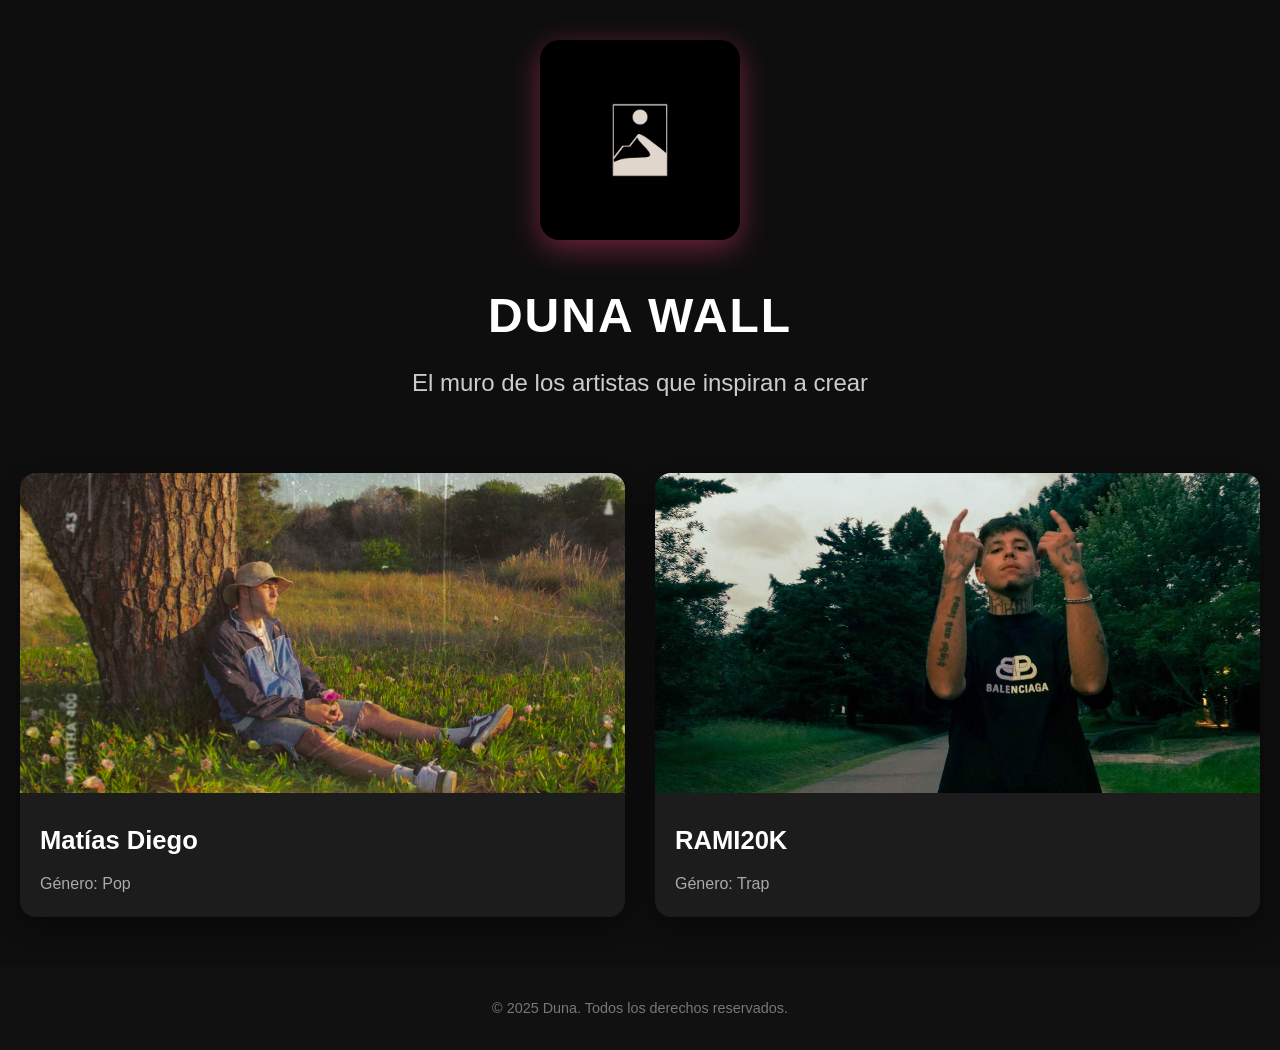
==== index.html @ 90d9c6c4 "First commit del sitio" ====
<!DOCTYPE html>
<html lang="es">
<head>
  <meta charset="UTF-8" />
  <meta name="viewport" content="width=device-width, initial-scale=1.0"/>
  <title>Duna Wall</title>
  <link rel="stylesheet" href="estilos.css" />
</head>
<body>





  <header class="header">
    <img src="/imgs/fondo negro Duna (Sin nombre).png" alt="Logo Duna" class="logo" />
    <h1 class="titulo-principal">Duna Wall</h1>
    <h2 class="frase">El muro de los artistas que inspiran a crear</h2>
  </header>

 


  <main class="muro">
    <section class="artistas-grid">
      <!-- Artista 1 -->
      <a href="artistas/artista1.html" class="artista-card">
        <img src="imgs/PortadaSueños.png" alt="Matías Diego" class="artista-img matias">
        <div class="info">
          <h2>Matías Diego</h2>
          <p>Género: Pop</p>
        </div>
      </a>

      <!-- Artista 2 -->
      <a href="artistas/artista2.html" class="artista-card">
        <img src="imgs/rami.jpg" alt="Nombre Artista 2" />
        <div class="info">
          <h2>RAMI20K</h2>
          <p>Género: Trap</p>
        </div>
      </a>
    </section>
  </main>

  <footer class="footer">
    <p>&copy; 2025 Duna. Todos los derechos reservados.</p>
  </footer>


</body>
</html>
---- estilos.css ----
/* Reset básico */
* {
  margin: 0;
  padding: 0;
  box-sizing: border-box;
}

body {
  background-color: #0e0e0e;
  color: #f2f2f2;
  font-family: 'Segoe UI', Tahoma, Geneva, Verdana, sans-serif;
  line-height: 1.6;
}

/* HEADER */
.header {
  text-align: center;
  padding: 40px 20px 20px;
}

.logo {
  max-width: 200px;
  height: auto;
  margin-bottom: 30px;
  border-radius: 20px;
  box-shadow: 0 8px 30px rgba(255, 64, 129, 0.4);
  animation: aparecerLogo 1.5s ease forwards;
  opacity: 0;
  transform: translateY(-20px);
}

@keyframes aparecerLogo {
  to {
    opacity: 1;
    transform: translateY(0);
  }
}

.titulo-principal {
  font-size: 3rem;
  font-weight: 700;
  color: #ffffff;
  margin-bottom: 10px;
  text-transform: uppercase;
  letter-spacing: 2px;
}

.frase {
  font-size: 1.5rem;
  font-weight: 300;
  color: #ccc;
}






/* MURO DE ARTISTAS */
.muro {
  padding: 50px 20px;
}

.artistas-grid {
  display: grid;
  grid-template-columns: repeat(auto-fit, minmax(300px, 1fr));
  gap: 30px;
  max-width: 1400px;
  margin: 0 auto;
}

.artista-card {
  background-color: #1c1c1c;
  border-radius: 16px;
  overflow: hidden;
  text-decoration: none;
  color: #fff;
  box-shadow: 0 10px 25px rgba(0, 0, 0, 0.4);
  transition: transform 0.3s ease, box-shadow 0.3s ease;
}

.artista-card:hover {
  transform: scale(1.06);
  box-shadow: 0 14px 35px rgba(255, 0, 102, 0.5);
}

.artista-card img {
  width: 100%;
  height: 320px;
  object-fit: cover;
  object-position: center;
}

/* Para casos especiales como Matías Diego */
.artista-img.matias {
  object-position: center 80%;
}

.fondo-artista.artista1 {
  background-position: 65% 70%; /* Más a la derecha y un poco más abajo */
}

.fondo-artista.artista2 {
  background-position: 65% 40%; /* Más a la derecha y un poco más abajo */
}



.artista-card .info {
  padding: 20px;
}

.artista-card h2 {
  font-size: 1.6rem;
  margin-bottom: 10px;
}

.artista-card p {
  font-size: 1rem;
  color: #aaa;
}

/* FOOTER */
.footer {
  text-align: center;
  padding: 30px 20px;
  background-color: #111;
  font-size: 0.9rem;
  color: #777;
}

/* PÁGINA DE ARTISTA */

/* Fondo con foto y overlay */
.fondo-artista {
  position: relative;
  width: 100%;
  height: 60vh;
  background-position: center;
  background-repeat: no-repeat;
  background-size: cover;
  display: flex;
  align-items: center;
  justify-content: center;
  color: white;
}

.fondo-artista::before {
  content: '';
  position: absolute;
  top: 0; left: 0; right: 0; bottom: 0;
  background-color: rgba(0,0,0,0.6);
  z-index: 1;
}

.nombre-artista {
  position: relative;
  z-index: 2;
  font-size: 3rem;
  text-transform: uppercase;
  letter-spacing: 3px;
  font-weight: 700;
  text-shadow: 2px 2px 8px rgba(0,0,0,0.8);
}

/* Contenedor principal */
.contenido-artista {
  max-width: 900px;
  margin: 40px auto 80px;
  padding: 0 20px;
  color: #ddd;
}

.contenido-artista section {
  margin-bottom: 40px;
}

.contenido-artista h2 {
  color: #ff4081;
  font-weight: 600;
  margin-bottom: 12px;
  font-size: 1.8rem;
  border-bottom: 2px solid #ff4081;
  display: inline-block;
  padding-bottom: 4px;
}

.contenido-artista p {
  font-size: 1.1rem;
  line-height: 1.6;
}

/* Enlaces sociales */
.redes-sociales {
  display: flex;
  gap: 20px;
  margin-top: 10px;
}

.redes-sociales a {
  color: #ff4081;
  font-size: 2rem;
  text-decoration: none;
  transition: color 0.3s ease;
}

.redes-sociales a:hover {
  color: #e0407f;
}

/* Botón volver */
.volver {
  display: inline-block;
  margin-top: 30px;
  padding: 10px 18px;
  background-color: #ff4081;
  color: white;
  font-weight: bold;
  text-decoration: none;
  border-radius: 8px;
  transition: background-color 0.3s ease;
}

.volver:hover {
  background-color: #e0407f;
}

/* Responsive */
@media (max-width: 600px) {
  .nombre-artista {
    font-size: 2rem;
  }

  .contenido-artista {
    margin: 30px 15px 50px;
  }
}


.redes-sociales {
  display: flex;
  gap: 20px;
  margin-top: 10px;
}

.redes-sociales a {
  padding: 12px 28px;
  border-radius: 30px;
  font-weight: 600;
  text-decoration: none;
  color: white !important;       /* Forzar color blanco */
  font-size: 1.1rem;
  transition: background 0.3s ease, box-shadow 0.3s ease;
  display: inline-flex;
  align-items: center;
  justify-content: center;
  text-shadow: 0 0 3px rgba(0,0,0,0.7); /* Sombra para destacar texto */
}

/* Botón Instagram */
.btn-instagram {
  background: linear-gradient(45deg, #f09433 0%, #e6683c 25%, #dc2743 50%, #cc2366 75%, #bc1888 100%);
  box-shadow: 0 4px 12px rgba(220, 39, 67, 0.6);
}

.btn-instagram:hover {
  background: linear-gradient(45deg, #e6683c 0%, #dc2743 25%, #cc2366 50%, #bc1888 75%, #9d1489 100%);
  box-shadow: 0 6px 18px rgba(156, 20, 137, 0.8);
  color: white !important; /* Forzar blanco en hover */
}

/* Botón Spotify */
.btn-spotify {
  background: #1DB954;
  box-shadow: 0 4px 12px rgba(29, 185, 84, 0.6);
}

.btn-spotify:hover {
  background: #169f45;
  box-shadow: 0 6px 18px rgba(22, 159, 69, 0.8);
  color: white !important; /* Forzar blanco en hover */
}


.redes-sociales a i {
  color: white;
  font-size: 1.4rem;
  vertical-align: middle;
  margin-right: 8px;
  text-shadow: 0 0 3px rgba(0,0,0,0.7);
}
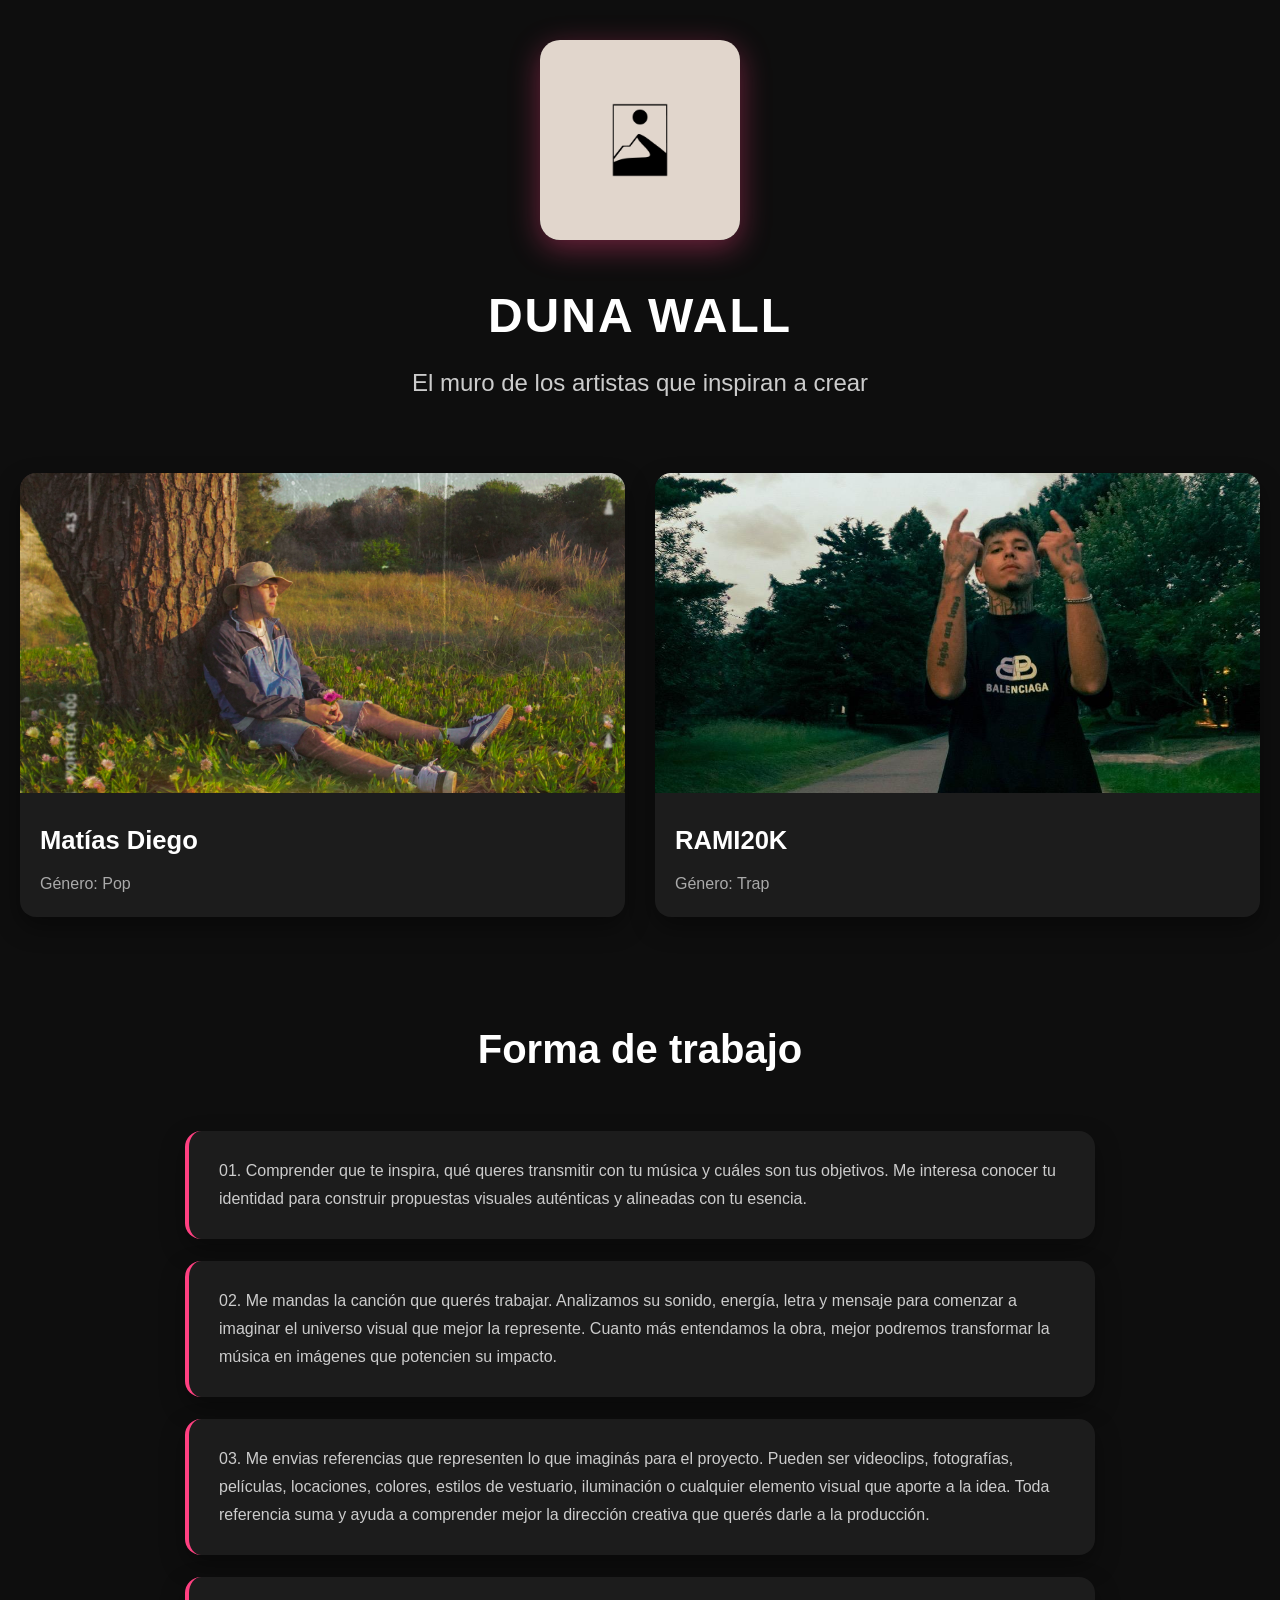
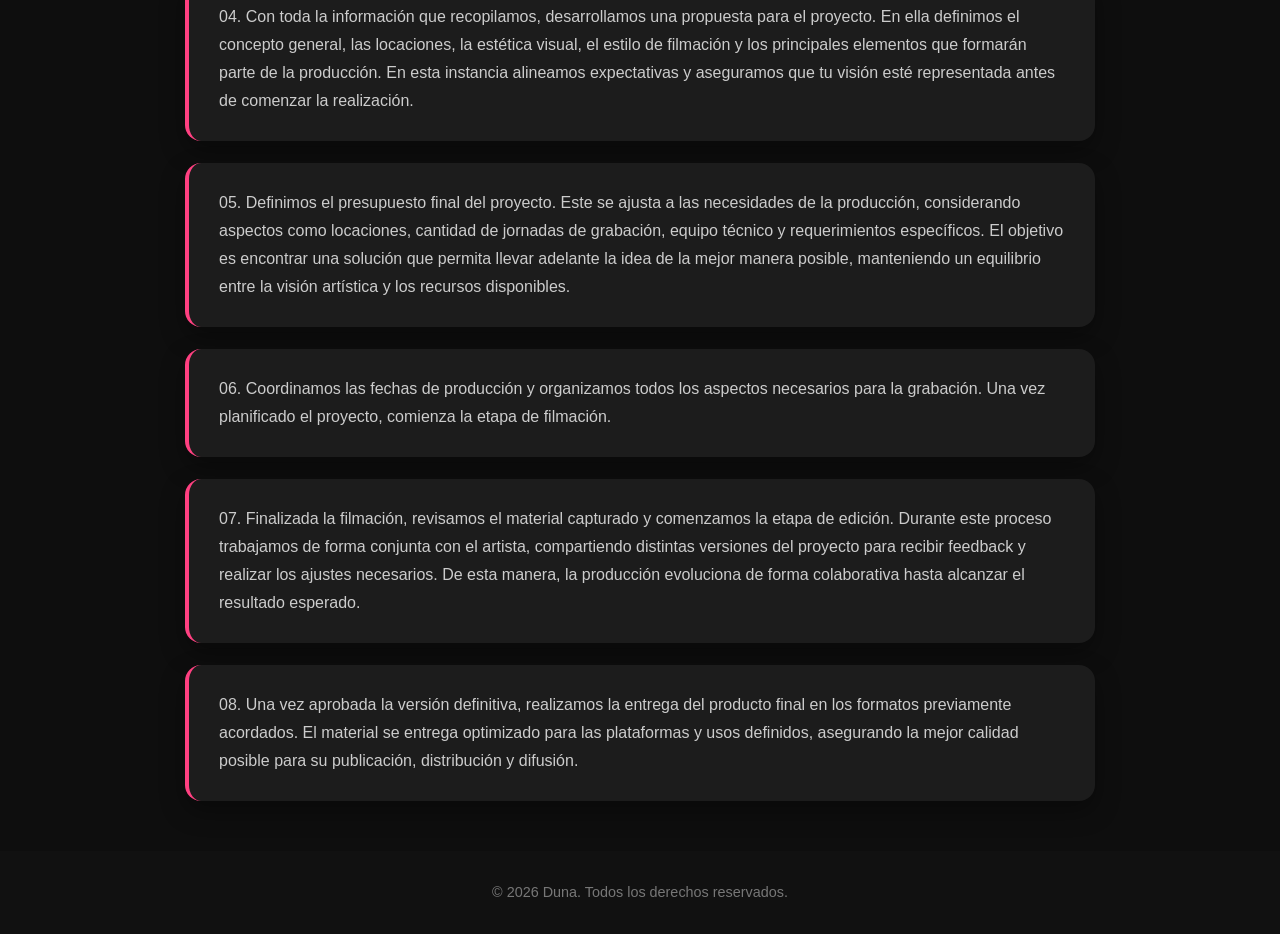
==== commit e09295f5: "Index changes" ====
--- a/index.html
+++ b/index.html
@@ -13,7 +13,7 @@
 
 
   <header class="header">
-    <img src="/imgs/fondo negro Duna (Sin nombre).png" alt="Logo Duna" class="logo" />
+    <img src="imgs/fondo cremita Duna (Sin nombre).png" alt="Logo Duna" class="logo" />
     <h1 class="titulo-principal">Duna Wall</h1>
     <h2 class="frase">El muro de los artistas que inspiran a crear</h2>
   </header>
@@ -41,10 +41,67 @@
         </div>
       </a>
     </section>
+
+    <section class="forma-trabajo">
+
+  <h2>Forma de trabajo</h2>
+
+  <div class="pasos-trabajo">
+
+    <div class="paso">
+      <p>01. Comprender que te inspira, qué queres transmitir con tu música y cuáles son tus objetivos. 
+        Me interesa conocer tu identidad para construir propuestas visuales auténticas y alineadas 
+        con tu esencia.</p>
+    </div>
+
+    <div class="paso">
+      <p>02. Me mandas la canción que querés trabajar. Analizamos su sonido, energía, letra y mensaje 
+        para comenzar a imaginar el universo visual que mejor la represente. Cuanto más entendamos la obra, 
+        mejor podremos transformar la música en imágenes que potencien su impacto.</p>
+    </div>
+
+    <div class="paso">
+      <p>03. Me envias referencias que representen lo que imaginás para el proyecto. Pueden ser videoclips, 
+        fotografías, películas, locaciones, colores, estilos de vestuario, iluminación o cualquier elemento visual
+         que aporte a la idea. Toda referencia suma y ayuda a comprender mejor la dirección creativa que querés darle a la producción.</p>
+    </div>
+
+    <div class="paso">
+      <p>04. Con toda la información que recopilamos, desarrollamos una propuesta para el proyecto. En ella definimos el concepto general, 
+        las locaciones, la estética visual, el estilo de filmación y los principales elementos que formarán parte de la producción. En esta instancia 
+        alineamos expectativas y aseguramos que tu visión esté representada antes de comenzar la realización.</p>
+    </div>
+
+    <div class="paso">
+      <p>05. Definimos el presupuesto final del proyecto. Este se ajusta a las necesidades de la producción, considerando aspectos como locaciones, 
+        cantidad de jornadas de grabación, equipo técnico y requerimientos específicos. El objetivo es encontrar una solución que permita llevar 
+        adelante la idea de la mejor manera posible, manteniendo un equilibrio entre la visión artística y los recursos disponibles.</p>
+    </div>
+
+    <div class="paso">
+      <p>06. Coordinamos las fechas de producción y organizamos todos los aspectos necesarios para la grabación. Una vez planificado el proyecto, 
+        comienza la etapa de filmación.</p>
+    </div>
+
+    <div class="paso">
+      <p>07. Finalizada la filmación, revisamos el material capturado y comenzamos la etapa de edición. Durante este proceso trabajamos de forma 
+        conjunta con el artista, compartiendo distintas versiones del proyecto para recibir feedback y realizar los ajustes necesarios. De esta 
+        manera, la producción evoluciona de forma colaborativa hasta alcanzar el resultado esperado.</p>
+    </div>
+
+    <div class="paso">
+      <p>08. Una vez aprobada la versión definitiva, realizamos la entrega del producto final en los formatos previamente acordados. El material 
+        se entrega optimizado para las plataformas y usos definidos, asegurando la mejor calidad posible para su publicación, distribución y difusión.</p>
+    </div>
+
+  </div>
+
+</section>
+
   </main>
 
   <footer class="footer">
-    <p>&copy; 2025 Duna. Todos los derechos reservados.</p>
+    <p>&copy; 2026 Duna. Todos los derechos reservados.</p>
   </footer>
 
 
--- a/estilos.css
+++ b/estilos.css
@@ -293,3 +293,54 @@
 
 
 
+/* FORMA DE TRABAJO */
+
+.forma-trabajo {
+  max-width: 950px;
+  margin: 100px auto 0;
+  padding: 0 20px;
+}
+
+.forma-trabajo h2 {
+  text-align: center;
+  font-size: 2.5rem;
+  margin-bottom: 50px;
+  color: #fff;
+}
+
+.pasos-trabajo {
+  display: flex;
+  flex-direction: column;
+  gap: 22px;
+}
+
+.paso {
+  background-color: #1c1c1c;
+  border-radius: 16px;
+  padding: 26px 30px;
+  border-left: 4px solid #ff4081;
+  box-shadow: 0 10px 25px rgba(0,0,0,0.35);
+}
+
+.paso p {
+  color: #ccc;
+  font-size: 1rem;
+  line-height: 1.75;
+}
+
+
+
+@media (max-width: 768px) {
+  .forma-trabajo {
+    margin-top: 70px;
+  }
+
+  .forma-trabajo h2 {
+    font-size: 2rem;
+    margin-bottom: 35px;
+  }
+
+  .paso {
+    padding: 22px;
+  }
+}
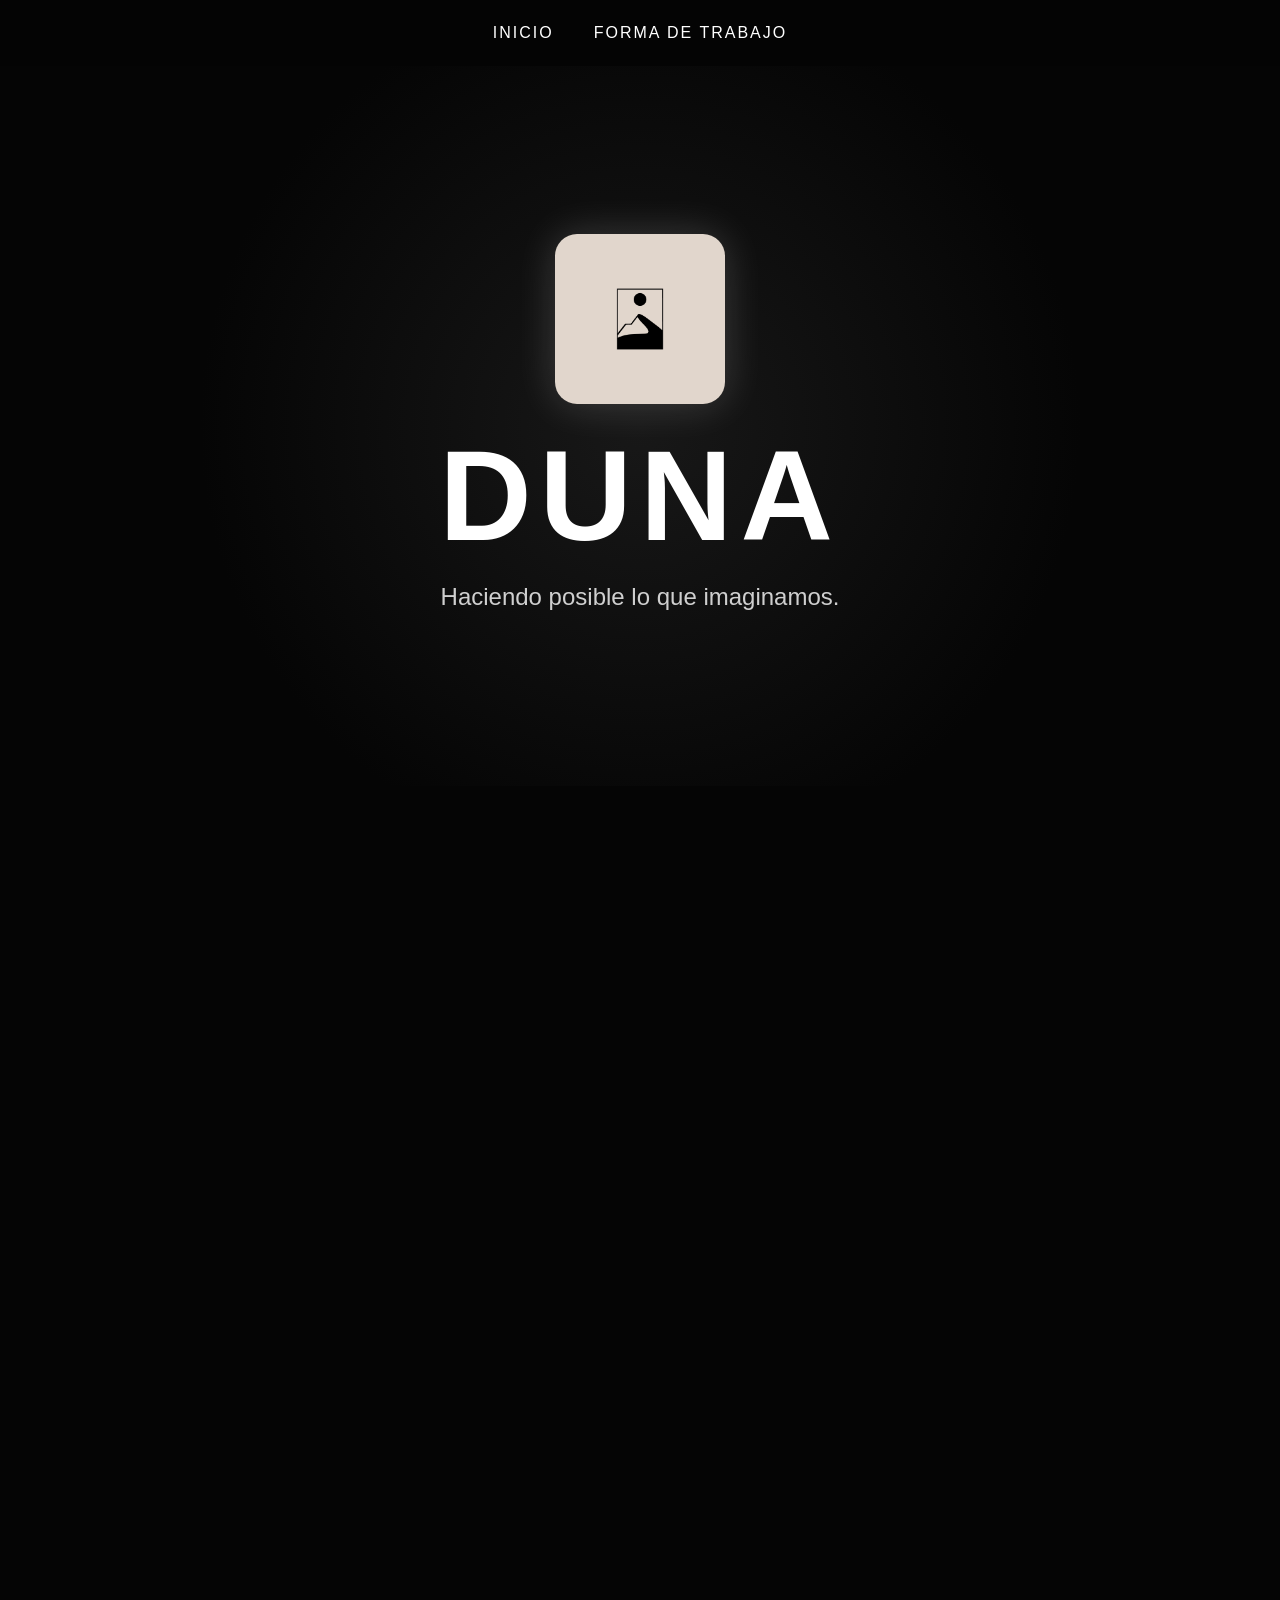
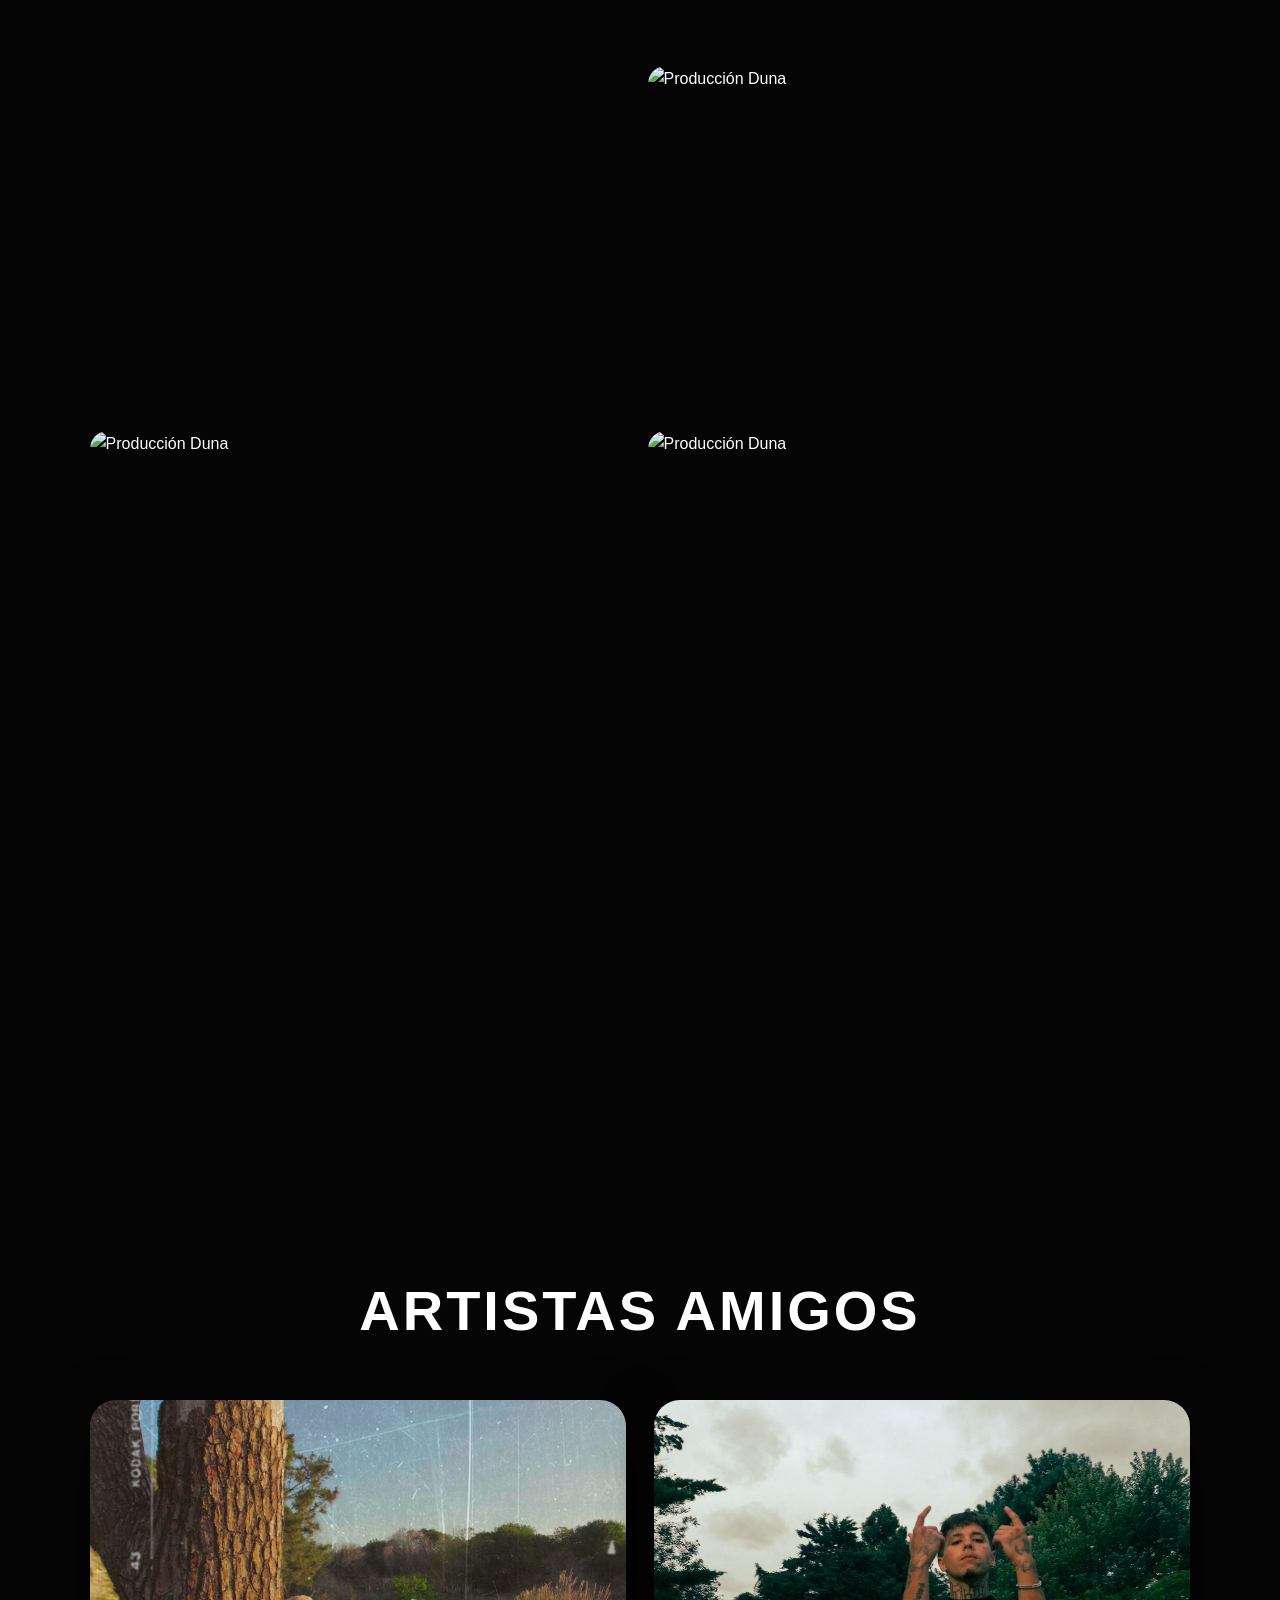
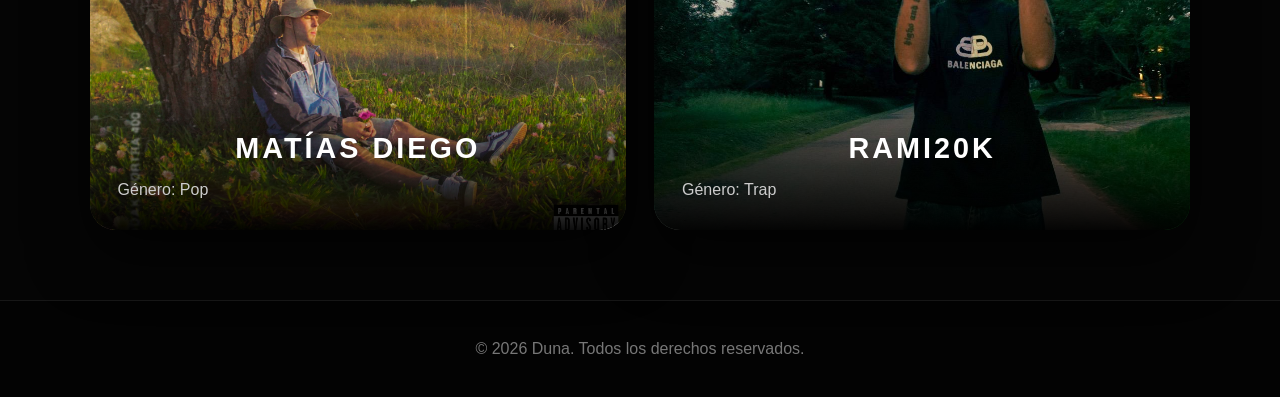
==== commit 03ddf5b0: "pruebas" ====
--- a/index.html
+++ b/index.html
@@ -10,91 +10,93 @@
 
 
 
+<nav class="nav">
 
+    <a href="index.html">Inicio</a>
+    <a href="formaTrabajo.html">Forma de trabajo</a>
+
+</nav>
 
   <header class="header">
     <img src="imgs/fondo cremita Duna (Sin nombre).png" alt="Logo Duna" class="logo" />
-    <h1 class="titulo-principal">Duna Wall</h1>
-    <h2 class="frase">El muro de los artistas que inspiran a crear</h2>
+    <h1 class="titulo-principal">Duna</h1>
+    <h2 class="frase">Haciendo posible lo que imaginamos.
+    </h2>
   </header>
 
  
 
 
   <main class="muro">
-    <section class="artistas-grid">
-      <!-- Artista 1 -->
-      <a href="artistas/artista1.html" class="artista-card">
-        <img src="imgs/PortadaSueños.png" alt="Matías Diego" class="artista-img matias">
-        <div class="info">
-          <h2>Matías Diego</h2>
-          <p>Género: Pop</p>
-        </div>
-      </a>
+    
+    <section class="portfolio">
 
-      <!-- Artista 2 -->
-      <a href="artistas/artista2.html" class="artista-card">
-        <img src="imgs/rami.jpg" alt="Nombre Artista 2" />
-        <div class="info">
-          <h2>RAMI20K</h2>
-          <p>Género: Trap</p>
-        </div>
-      </a>
-    </section>
+    <h2></h2>
 
-    <section class="forma-trabajo">
+    <div class="portfolio-grid">
 
-  <h2>Forma de trabajo</h2>
+        <video autoplay muted loop playsinline>
+            <source src="videos/0600.mp4" type="video/mp4">
+        </video>
 
-  <div class="pasos-trabajo">
+          <video autoplay muted loop playsinline>
+            <source src="videos/0601.mp4" type="video/mp4">
+        </video>
 
-    <div class="paso">
-      <p>01. Comprender que te inspira, qué queres transmitir con tu música y cuáles son tus objetivos. 
-        Me interesa conocer tu identidad para construir propuestas visuales auténticas y alineadas 
-        con tu esencia.</p>
+        <video autoplay muted loop playsinline>
+            <source src="videos/0603.mp4" type="video/mp4">
+        </video>
+
+        
+
+        <video autoplay muted loop playsinline>
+            <source src="videos/0602.mp4" type="video/mp4">
+        </video>
+
+        <video autoplay muted loop playsinline>
+            <source src="videos/C1189_3.mp4" type="video/mp4">
+        </video>
+
+        <img src="imgs/foto1.jpg" alt="Producción Duna">
+
+        <img src="imgs/foto2.jpg" alt="Producción Duna">
+
+        <img src="imgs/foto3.jpg" alt="Producción Duna">
+
+        <video autoplay muted loop playsinline>
+            <source src="videos/video3.mp4" type="video/mp4">
+        </video>
+
     </div>
 
-    <div class="paso">
-      <p>02. Me mandas la canción que querés trabajar. Analizamos su sonido, energía, letra y mensaje 
-        para comenzar a imaginar el universo visual que mejor la represente. Cuanto más entendamos la obra, 
-        mejor podremos transformar la música en imágenes que potencien su impacto.</p>
-    </div>
+</section>
+    
 
-    <div class="paso">
-      <p>03. Me envias referencias que representen lo que imaginás para el proyecto. Pueden ser videoclips, 
-        fotografías, películas, locaciones, colores, estilos de vestuario, iluminación o cualquier elemento visual
-         que aporte a la idea. Toda referencia suma y ayuda a comprender mejor la dirección creativa que querés darle a la producción.</p>
-    </div>
+    
 
-    <div class="paso">
-      <p>04. Con toda la información que recopilamos, desarrollamos una propuesta para el proyecto. En ella definimos el concepto general, 
-        las locaciones, la estética visual, el estilo de filmación y los principales elementos que formarán parte de la producción. En esta instancia 
-        alineamos expectativas y aseguramos que tu visión esté representada antes de comenzar la realización.</p>
-    </div>
+<section class="artistas-amigos">
 
-    <div class="paso">
-      <p>05. Definimos el presupuesto final del proyecto. Este se ajusta a las necesidades de la producción, considerando aspectos como locaciones, 
-        cantidad de jornadas de grabación, equipo técnico y requerimientos específicos. El objetivo es encontrar una solución que permita llevar 
-        adelante la idea de la mejor manera posible, manteniendo un equilibrio entre la visión artística y los recursos disponibles.</p>
-    </div>
+    <h2>Artistas amigos</h2>
 
-    <div class="paso">
-      <p>06. Coordinamos las fechas de producción y organizamos todos los aspectos necesarios para la grabación. Una vez planificado el proyecto, 
-        comienza la etapa de filmación.</p>
-    </div>
+    <section class="artistas-grid">
 
-    <div class="paso">
-      <p>07. Finalizada la filmación, revisamos el material capturado y comenzamos la etapa de edición. Durante este proceso trabajamos de forma 
-        conjunta con el artista, compartiendo distintas versiones del proyecto para recibir feedback y realizar los ajustes necesarios. De esta 
-        manera, la producción evoluciona de forma colaborativa hasta alcanzar el resultado esperado.</p>
-    </div>
+        <a href="artistas/artista1.html" class="artista-card">
+            <img src="imgs/PortadaSueños.png" alt="Matías Diego" class="artista-img matias">
+            <div class="info">
+                <h2>Matías Diego</h2>
+                <p>Género: Pop</p>
+            </div>
+        </a>
 
-    <div class="paso">
-      <p>08. Una vez aprobada la versión definitiva, realizamos la entrega del producto final en los formatos previamente acordados. El material 
-        se entrega optimizado para las plataformas y usos definidos, asegurando la mejor calidad posible para su publicación, distribución y difusión.</p>
-    </div>
+        <a href="artistas/artista2.html" class="artista-card">
+            <img src="imgs/rami.jpg" alt="RAMI20K">
+            <div class="info">
+                <h2>RAMI20K</h2>
+                <p>Género: Trap</p>
+            </div>
+        </a>
 
-  </div>
+    </section>
 
 </section>
 
--- a/estilos.css
+++ b/estilos.css
@@ -1,4 +1,3 @@
-/* Reset básico */
 * {
   margin: 0;
   padding: 0;
@@ -6,167 +5,195 @@
 }
 
 body {
-  background-color: #0e0e0e;
-  color: #f2f2f2;
+  background: #050505;
+  color: #fff;
   font-family: 'Segoe UI', Tahoma, Geneva, Verdana, sans-serif;
   line-height: 1.6;
 }
 
 /* HEADER */
 .header {
+  min-height: 80vh;
+  padding: 60px 20px;
+  display: flex;
+  flex-direction: column;
+  align-items: center;
+  justify-content: center;
   text-align: center;
-  padding: 40px 20px 20px;
+  background: radial-gradient(circle, #181818 0%, #050505 60%);
 }
 
 .logo {
-  max-width: 200px;
-  height: auto;
-  margin-bottom: 30px;
-  border-radius: 20px;
-  box-shadow: 0 8px 30px rgba(255, 64, 129, 0.4);
-  animation: aparecerLogo 1.5s ease forwards;
-  opacity: 0;
-  transform: translateY(-20px);
-}
-
-@keyframes aparecerLogo {
-  to {
-    opacity: 1;
-    transform: translateY(0);
-  }
+  width: 170px;
+  border-radius: 22px;
+  margin-bottom: 28px;
+  box-shadow: 0 0 40px rgba(255,255,255,0.18);
 }
 
 .titulo-principal {
-  font-size: 3rem;
-  font-weight: 700;
-  color: #ffffff;
-  margin-bottom: 10px;
+  font-size: clamp(4rem, 10vw, 8rem);
   text-transform: uppercase;
-  letter-spacing: 2px;
+  letter-spacing: 8px;
+  line-height: 1;
 }
 
 .frase {
-  font-size: 1.5rem;
+  margin-top: 18px;
+  font-size: clamp(1.1rem, 2vw, 1.5rem);
   font-weight: 300;
-  color: #ccc;
-}
-
-
-
-
-
-
-/* MURO DE ARTISTAS */
+  color: #cfcfcf;
+}
+
+/* MAIN */
 .muro {
-  padding: 50px 20px;
+  padding: 70px 7%;
+}
+
+/* FORMA DE TRABAJO */
+.forma-trabajo {
+  max-width: 1100px;
+  margin: 0 auto;
+}
+
+.forma-trabajo h2,
+.artistas-amigos h2 {
+  text-align: center;
+  font-size: clamp(2rem, 5vw, 3.5rem);
+  margin-bottom: 45px;
+  text-transform: uppercase;
+  letter-spacing: 3px;
+}
+
+.pasos-trabajo {
+  display: grid;
+  grid-template-columns: repeat(2, 1fr);
+  gap: 24px;
+}
+
+.paso {
+  background: #111;
+  border: 1px solid rgba(255,255,255,0.12);
+  border-radius: 22px;
+  padding: 28px;
+  box-shadow: 0 20px 45px rgba(0,0,0,0.45);
+  transition: 0.3s ease;
+}
+
+.paso:hover {
+  transform: translateY(-6px);
+  border-color: rgba(255,255,255,0.35);
+}
+
+.paso p {
+  color: #cfcfcf;
+}
+
+.paso strong {
+  color: #fff;
+}
+
+/* ARTISTAS */
+.artistas-amigos {
+  margin-top: 120px;
 }
 
 .artistas-grid {
+  max-width: 1200px;
+  margin: 0 auto;
   display: grid;
-  grid-template-columns: repeat(auto-fit, minmax(300px, 1fr));
-  gap: 30px;
-  max-width: 1400px;
-  margin: 0 auto;
+  grid-template-columns: repeat(auto-fit, minmax(280px, 1fr));
+  gap: 28px;
 }
 
 .artista-card {
-  background-color: #1c1c1c;
-  border-radius: 16px;
+  position: relative;
+  height: 430px;
+  display: block;
   overflow: hidden;
+  border-radius: 26px;
+  background: #111;
+  color: #fff;
   text-decoration: none;
-  color: #fff;
-  box-shadow: 0 10px 25px rgba(0, 0, 0, 0.4);
-  transition: transform 0.3s ease, box-shadow 0.3s ease;
+  box-shadow: 0 25px 60px rgba(0,0,0,0.6);
+  transition: 0.35s ease;
 }
 
 .artista-card:hover {
-  transform: scale(1.06);
-  box-shadow: 0 14px 35px rgba(255, 0, 102, 0.5);
+  transform: scale(1.03);
 }
 
 .artista-card img {
   width: 100%;
-  height: 320px;
+  height: 100%;
   object-fit: cover;
-  object-position: center;
-}
-
-/* Para casos especiales como Matías Diego */
+  transition: 0.45s ease;
+}
+
+.artista-card:hover img {
+  transform: scale(1.08);
+  filter: brightness(0.75);
+}
+
 .artista-img.matias {
   object-position: center 80%;
 }
 
-.fondo-artista.artista1 {
-  background-position: 65% 70%; /* Más a la derecha y un poco más abajo */
-}
-
-.fondo-artista.artista2 {
-  background-position: 65% 40%; /* Más a la derecha y un poco más abajo */
-}
-
-
-
-.artista-card .info {
-  padding: 20px;
-}
-
-.artista-card h2 {
-  font-size: 1.6rem;
-  margin-bottom: 10px;
-}
-
-.artista-card p {
-  font-size: 1rem;
-  color: #aaa;
+.info {
+  position: absolute;
+  left: 0;
+  bottom: 0;
+  width: 100%;
+  padding: 28px;
+  background: linear-gradient(to top, rgba(0,0,0,0.95), transparent);
+}
+
+.info h2 {
+  font-size: 1.8rem;
+  margin-bottom: 6px;
+}
+
+.info p {
+  color: #ccc;
 }
 
 /* FOOTER */
 .footer {
+  padding: 35px 20px;
   text-align: center;
-  padding: 30px 20px;
-  background-color: #111;
-  font-size: 0.9rem;
+  background: #030303;
   color: #777;
-}
-
-/* PÁGINA DE ARTISTA */
-
-/* Fondo con foto y overlay */
+  border-top: 1px solid rgba(255,255,255,0.08);
+}
+
+/* PÁGINAS DE ARTISTA */
 .fondo-artista {
   position: relative;
-  width: 100%;
   height: 60vh;
+  background-size: cover;
   background-position: center;
-  background-repeat: no-repeat;
-  background-size: cover;
   display: flex;
   align-items: center;
   justify-content: center;
-  color: white;
 }
 
 .fondo-artista::before {
   content: '';
   position: absolute;
-  top: 0; left: 0; right: 0; bottom: 0;
-  background-color: rgba(0,0,0,0.6);
-  z-index: 1;
+  inset: 0;
+  background: rgba(0,0,0,0.6);
 }
 
 .nombre-artista {
   position: relative;
   z-index: 2;
-  font-size: 3rem;
+  font-size: clamp(2.5rem, 6vw, 5rem);
   text-transform: uppercase;
-  letter-spacing: 3px;
-  font-weight: 700;
-  text-shadow: 2px 2px 8px rgba(0,0,0,0.8);
-}
-
-/* Contenedor principal */
+  letter-spacing: 4px;
+}
+
 .contenido-artista {
   max-width: 900px;
-  margin: 40px auto 80px;
+  margin: 60px auto 90px;
   padding: 0 20px;
   color: #ddd;
 }
@@ -176,171 +203,138 @@
 }
 
 .contenido-artista h2 {
-  color: #ff4081;
-  font-weight: 600;
+  color: #fff;
   margin-bottom: 12px;
-  font-size: 1.8rem;
-  border-bottom: 2px solid #ff4081;
-  display: inline-block;
-  padding-bottom: 4px;
-}
-
-.contenido-artista p {
-  font-size: 1.1rem;
-  line-height: 1.6;
-}
-
-/* Enlaces sociales */
+}
+
 .redes-sociales {
   display: flex;
-  gap: 20px;
-  margin-top: 10px;
-}
-
-.redes-sociales a {
-  color: #ff4081;
-  font-size: 2rem;
+  gap: 16px;
+  flex-wrap: wrap;
+}
+
+.redes-sociales a,
+.volver {
+  padding: 12px 24px;
+  border-radius: 999px;
+  color: white !important;
   text-decoration: none;
-  transition: color 0.3s ease;
-}
-
-.redes-sociales a:hover {
-  color: #e0407f;
-}
-
-/* Botón volver */
-.volver {
-  display: inline-block;
-  margin-top: 30px;
-  padding: 10px 18px;
-  background-color: #ff4081;
-  color: white;
-  font-weight: bold;
-  text-decoration: none;
-  border-radius: 8px;
-  transition: background-color 0.3s ease;
-}
-
+  background: #181818;
+  border: 1px solid rgba(255,255,255,0.15);
+}
+
+.redes-sociales a:hover,
 .volver:hover {
-  background-color: #e0407f;
-}
-
-/* Responsive */
-@media (max-width: 600px) {
-  .nombre-artista {
-    font-size: 2rem;
-  }
-
-  .contenido-artista {
-    margin: 30px 15px 50px;
-  }
-}
-
-
-.redes-sociales {
-  display: flex;
-  gap: 20px;
-  margin-top: 10px;
-}
-
-.redes-sociales a {
-  padding: 12px 28px;
-  border-radius: 30px;
-  font-weight: 600;
-  text-decoration: none;
-  color: white !important;       /* Forzar color blanco */
-  font-size: 1.1rem;
-  transition: background 0.3s ease, box-shadow 0.3s ease;
-  display: inline-flex;
-  align-items: center;
-  justify-content: center;
-  text-shadow: 0 0 3px rgba(0,0,0,0.7); /* Sombra para destacar texto */
-}
-
-/* Botón Instagram */
-.btn-instagram {
-  background: linear-gradient(45deg, #f09433 0%, #e6683c 25%, #dc2743 50%, #cc2366 75%, #bc1888 100%);
-  box-shadow: 0 4px 12px rgba(220, 39, 67, 0.6);
-}
-
-.btn-instagram:hover {
-  background: linear-gradient(45deg, #e6683c 0%, #dc2743 25%, #cc2366 50%, #bc1888 75%, #9d1489 100%);
-  box-shadow: 0 6px 18px rgba(156, 20, 137, 0.8);
-  color: white !important; /* Forzar blanco en hover */
-}
-
-/* Botón Spotify */
-.btn-spotify {
-  background: #1DB954;
-  box-shadow: 0 4px 12px rgba(29, 185, 84, 0.6);
-}
-
-.btn-spotify:hover {
-  background: #169f45;
-  box-shadow: 0 6px 18px rgba(22, 159, 69, 0.8);
-  color: white !important; /* Forzar blanco en hover */
-}
-
-
-.redes-sociales a i {
-  color: white;
-  font-size: 1.4rem;
-  vertical-align: middle;
-  margin-right: 8px;
-  text-shadow: 0 0 3px rgba(0,0,0,0.7);
-}
-
-
-
-
-/* FORMA DE TRABAJO */
-
-.forma-trabajo {
-  max-width: 950px;
-  margin: 100px auto 0;
-  padding: 0 20px;
-}
-
-.forma-trabajo h2 {
-  text-align: center;
-  font-size: 2.5rem;
-  margin-bottom: 50px;
-  color: #fff;
-}
-
-.pasos-trabajo {
-  display: flex;
-  flex-direction: column;
-  gap: 22px;
-}
-
-.paso {
-  background-color: #1c1c1c;
-  border-radius: 16px;
-  padding: 26px 30px;
-  border-left: 4px solid #ff4081;
-  box-shadow: 0 10px 25px rgba(0,0,0,0.35);
-}
-
-.paso p {
-  color: #ccc;
-  font-size: 1rem;
-  line-height: 1.75;
-}
-
-
-
+  background: #fff;
+  color: #000 !important;
+}
+
+/* RESPONSIVE */
 @media (max-width: 768px) {
-  .forma-trabajo {
-    margin-top: 70px;
-  }
-
-  .forma-trabajo h2 {
-    font-size: 2rem;
-    margin-bottom: 35px;
-  }
-
-  .paso {
-    padding: 22px;
-  }
+  .header {
+    min-height: 70vh;
+  }
+
+  .logo {
+    width: 135px;
+  }
+
+  .titulo-principal {
+    letter-spacing: 4px;
+  }
+
+  .muro {
+    padding: 50px 20px;
+  }
+
+  .pasos-trabajo {
+    grid-template-columns: 1fr;
+  }
+
+  .artista-card {
+    height: 360px;
+  }
+}
+
+/* NAV */
+
+.nav {
+    position: sticky;
+    top: 0;
+    z-index: 100;
+    background: rgba(5,5,5,0.95);
+    backdrop-filter: blur(10px);
+    padding: 20px;
+    display: flex;
+    justify-content: center;
+    gap: 40px;
+}
+
+.nav a {
+    color: white;
+    text-decoration: none;
+    text-transform: uppercase;
+    letter-spacing: 2px;
+    transition: .3s;
+}
+
+.nav a:hover {
+    opacity: .6;
+}
+
+/* PORTFOLIO */
+
+.portfolio {
+    margin-top: 80px;
+}
+
+.portfolio h2 {
+    text-align: center;
+    font-size: 3rem;
+    margin-bottom: 50px;
+    text-transform: uppercase;
+}
+
+.portfolio-grid {
+    max-width: 1400px;
+    margin: auto;
+    display: grid;
+    grid-template-columns: repeat(2, 1fr);
+    gap: 15px;
+}
+
+.portfolio-grid img,
+.portfolio-grid video {
+    width: 100%;
+    height: 350px;
+    object-fit: cover;
+    border-radius: 18px;
+    transition: .4s;
+}
+
+.portfolio-grid img:hover,
+.portfolio-grid video:hover {
+    transform: scale(1.03);
+}
+
+.header-secundario {
+    text-align: center;
+    padding: 120px 20px 80px;
+}
+
+.header-secundario h1 {
+    font-size: 4rem;
+    margin-bottom: 10px;
+}
+
+.header-secundario p {
+    color: #bdbdbd;
+}
+
+@media (max-width: 900px) {
+
+    .portfolio-grid {
+        grid-template-columns: 1fr;
+    }
+
 }
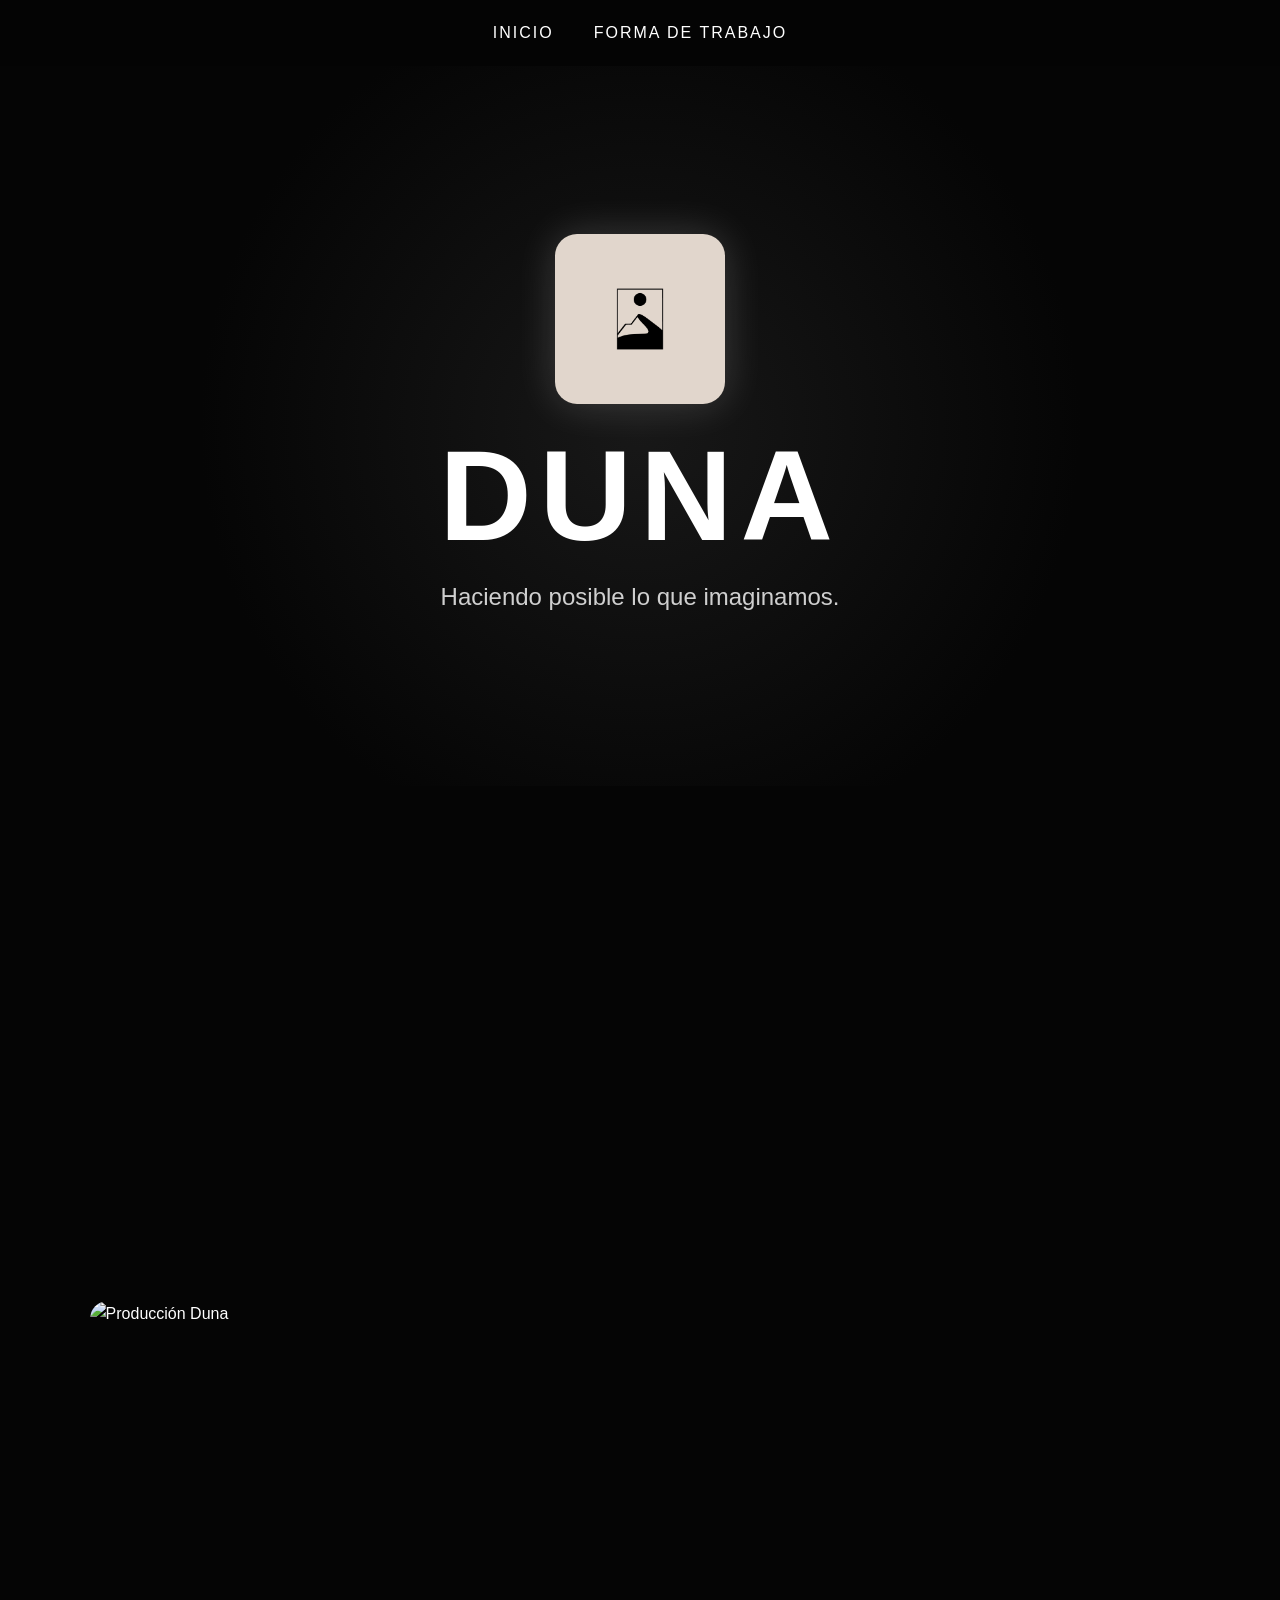
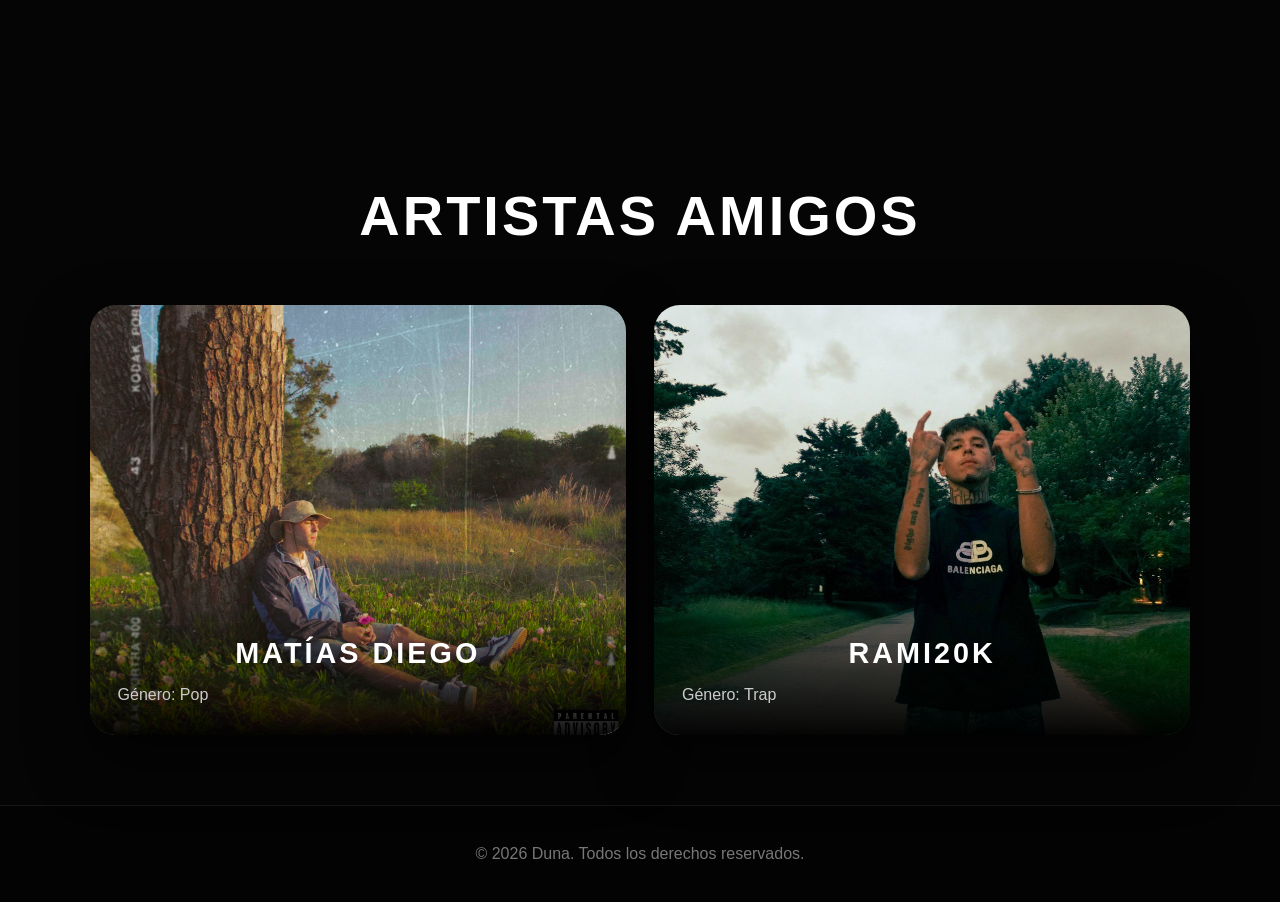
==== commit 8f3a3b48: "mas livianos" ====
--- a/index.html
+++ b/index.html
@@ -36,36 +36,23 @@
     <div class="portfolio-grid">
 
         <video autoplay muted loop playsinline>
-            <source src="videos/0600.mp4" type="video/mp4">
+            <source src="videos/0602.mp4" type="video/mp4">
         </video>
 
           <video autoplay muted loop playsinline>
-            <source src="videos/0601.mp4" type="video/mp4">
-        </video>
-
-        <video autoplay muted loop playsinline>
-            <source src="videos/0603.mp4" type="video/mp4">
+            <source src="videos/0607.mp4" type="video/mp4">
         </video>
 
         
+        
 
-        <video autoplay muted loop playsinline>
-            <source src="videos/0602.mp4" type="video/mp4">
-        </video>
+        
 
-        <video autoplay muted loop playsinline>
-            <source src="videos/C1189_3.mp4" type="video/mp4">
-        </video>
+        <img src="" alt="Producción Duna">
 
-        <img src="imgs/foto1.jpg" alt="Producción Duna">
+        
 
-        <img src="imgs/foto2.jpg" alt="Producción Duna">
-
-        <img src="imgs/foto3.jpg" alt="Producción Duna">
-
-        <video autoplay muted loop playsinline>
-            <source src="videos/video3.mp4" type="video/mp4">
-        </video>
+        
 
     </div>
 
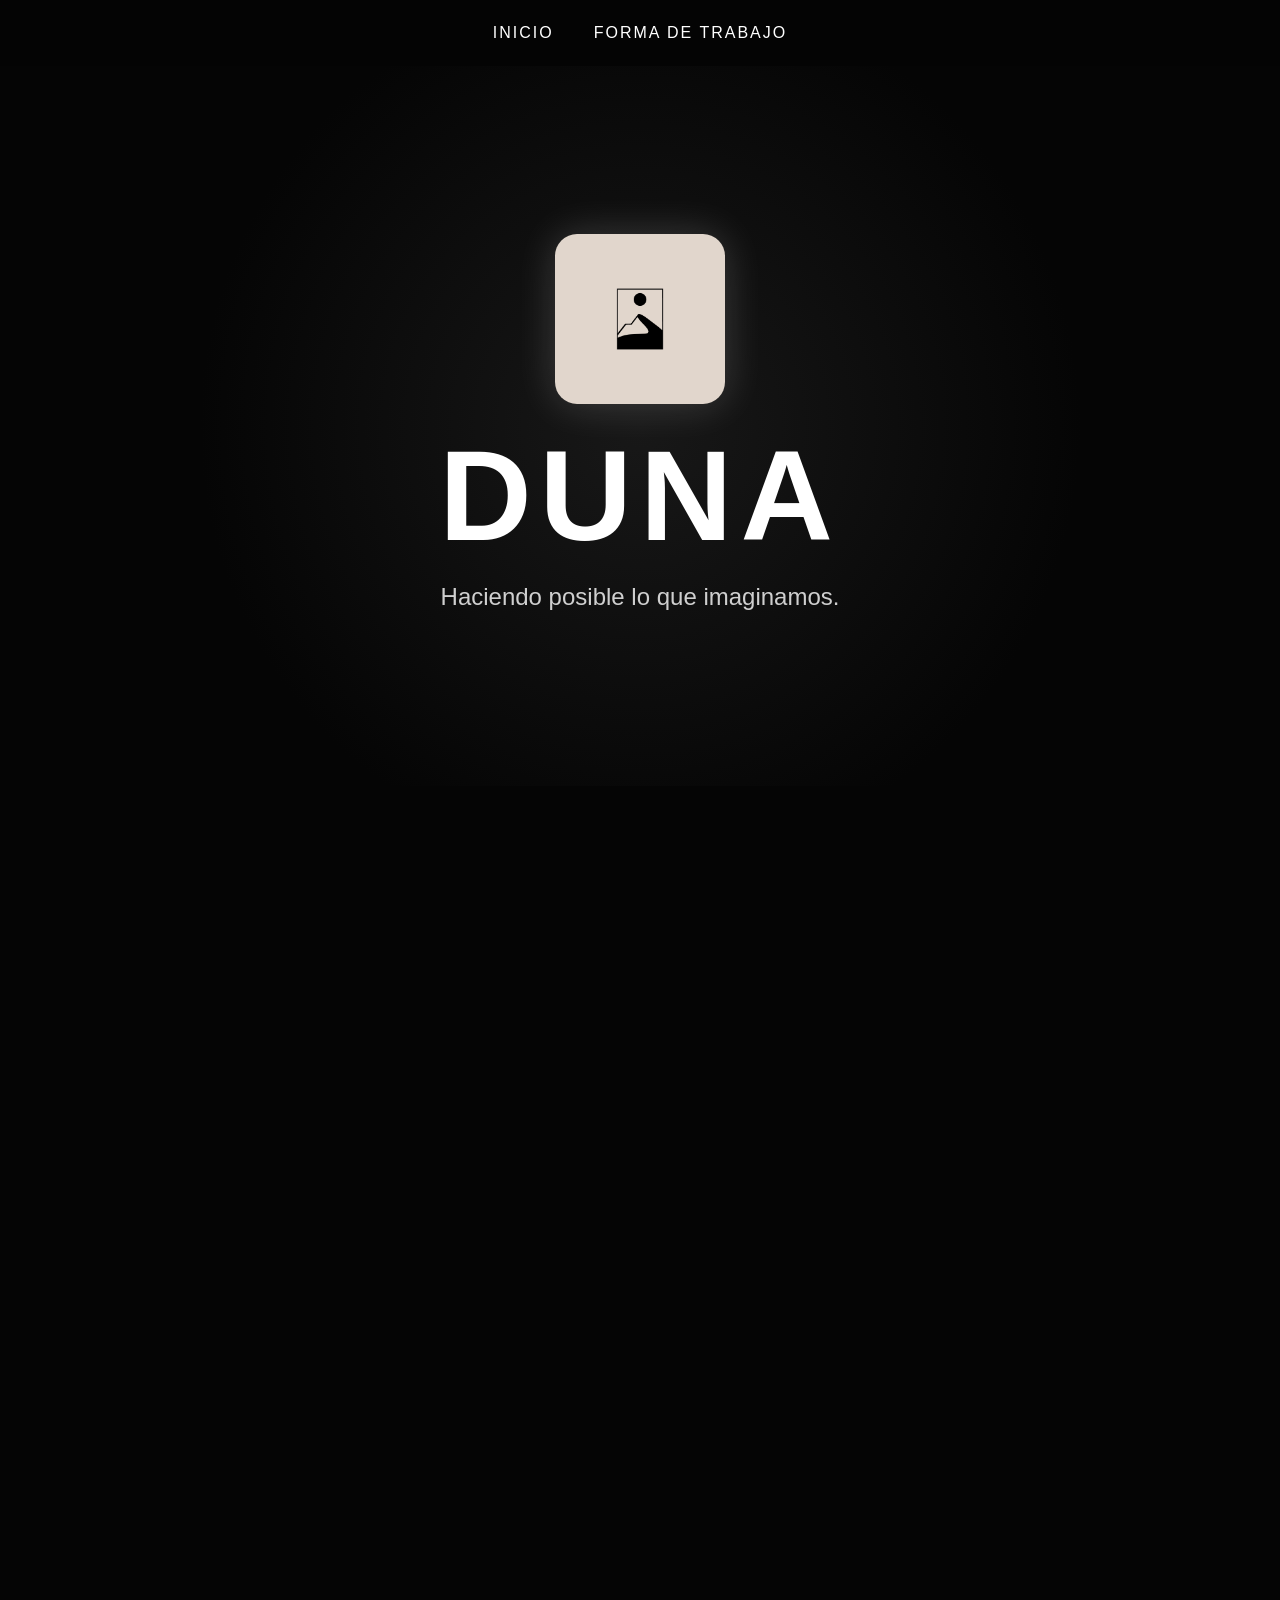
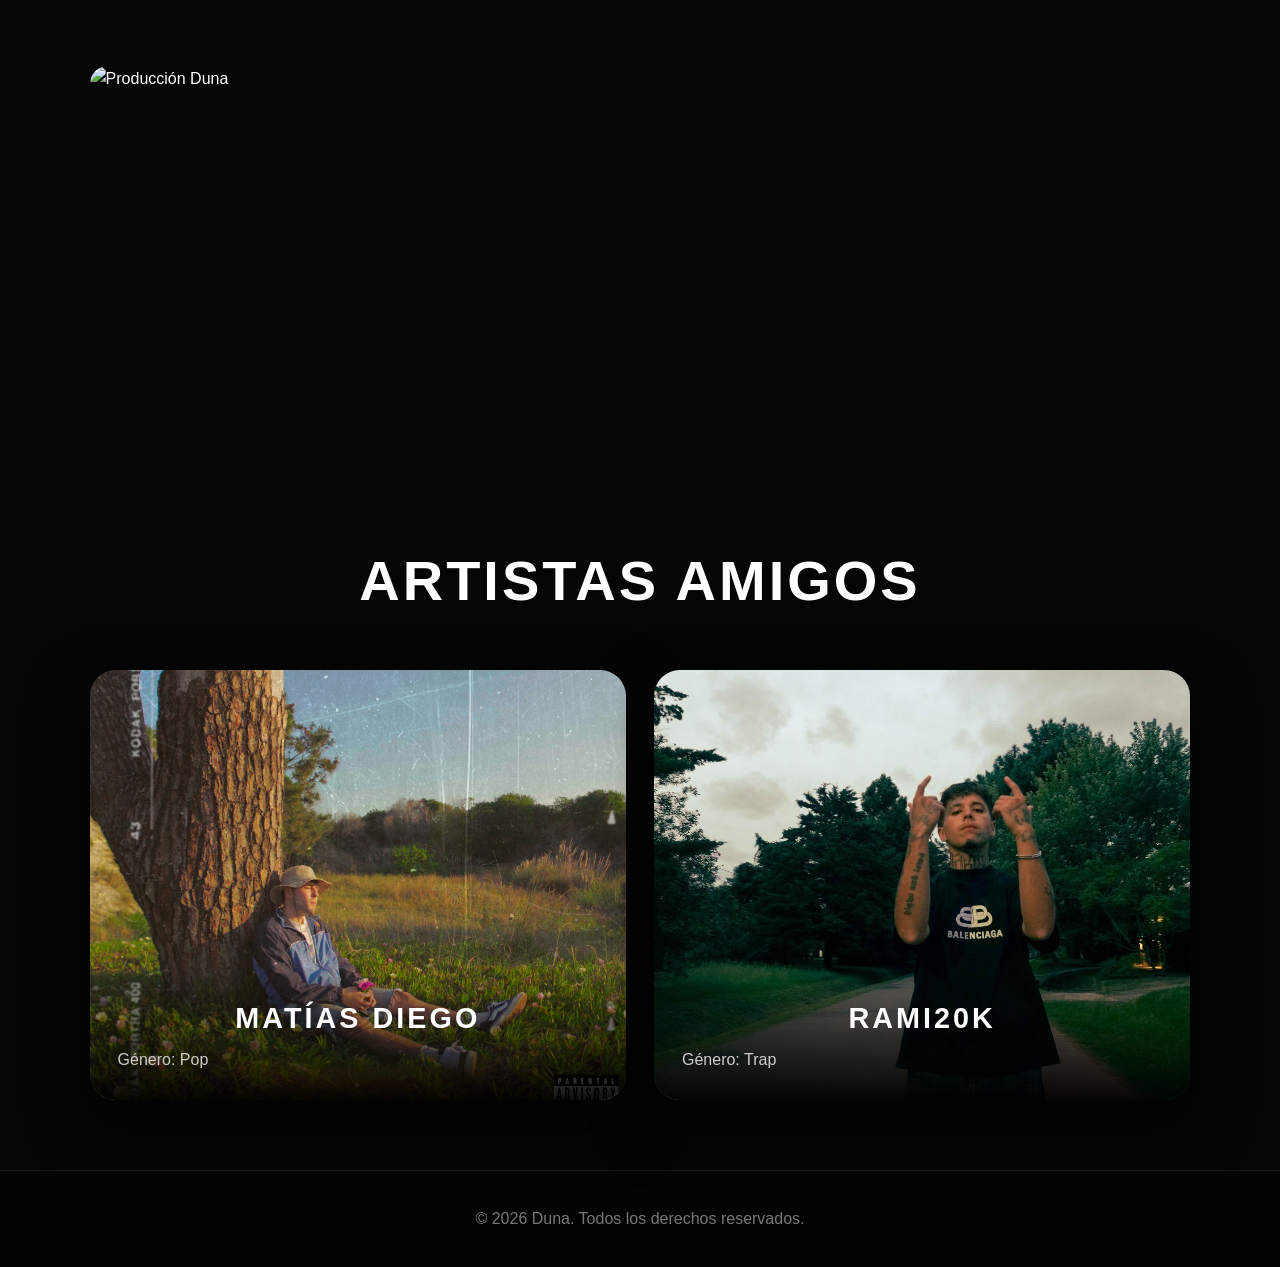
==== commit de6e0c8b: "videos" ====
--- a/index.html
+++ b/index.html
@@ -36,13 +36,20 @@
     <div class="portfolio-grid">
 
         <video autoplay muted loop playsinline>
-            <source src="videos/0602.mp4" type="video/mp4">
+            <source src="videos/1234.mp4" type="video/mp4">
         </video>
 
           <video autoplay muted loop playsinline>
-            <source src="videos/0607.mp4" type="video/mp4">
+            <source src="videos/2134.mp4" type="video/mp4">
         </video>
 
+            <video autoplay muted loop playsinline>
+            <source src="videos/3124.mp4" type="video/mp4">
+        </video>
+        
+        <video autoplay muted loop playsinline>
+            <source src="videos/4123.mp4" type="video/mp4">
+        </video>
         
         
 
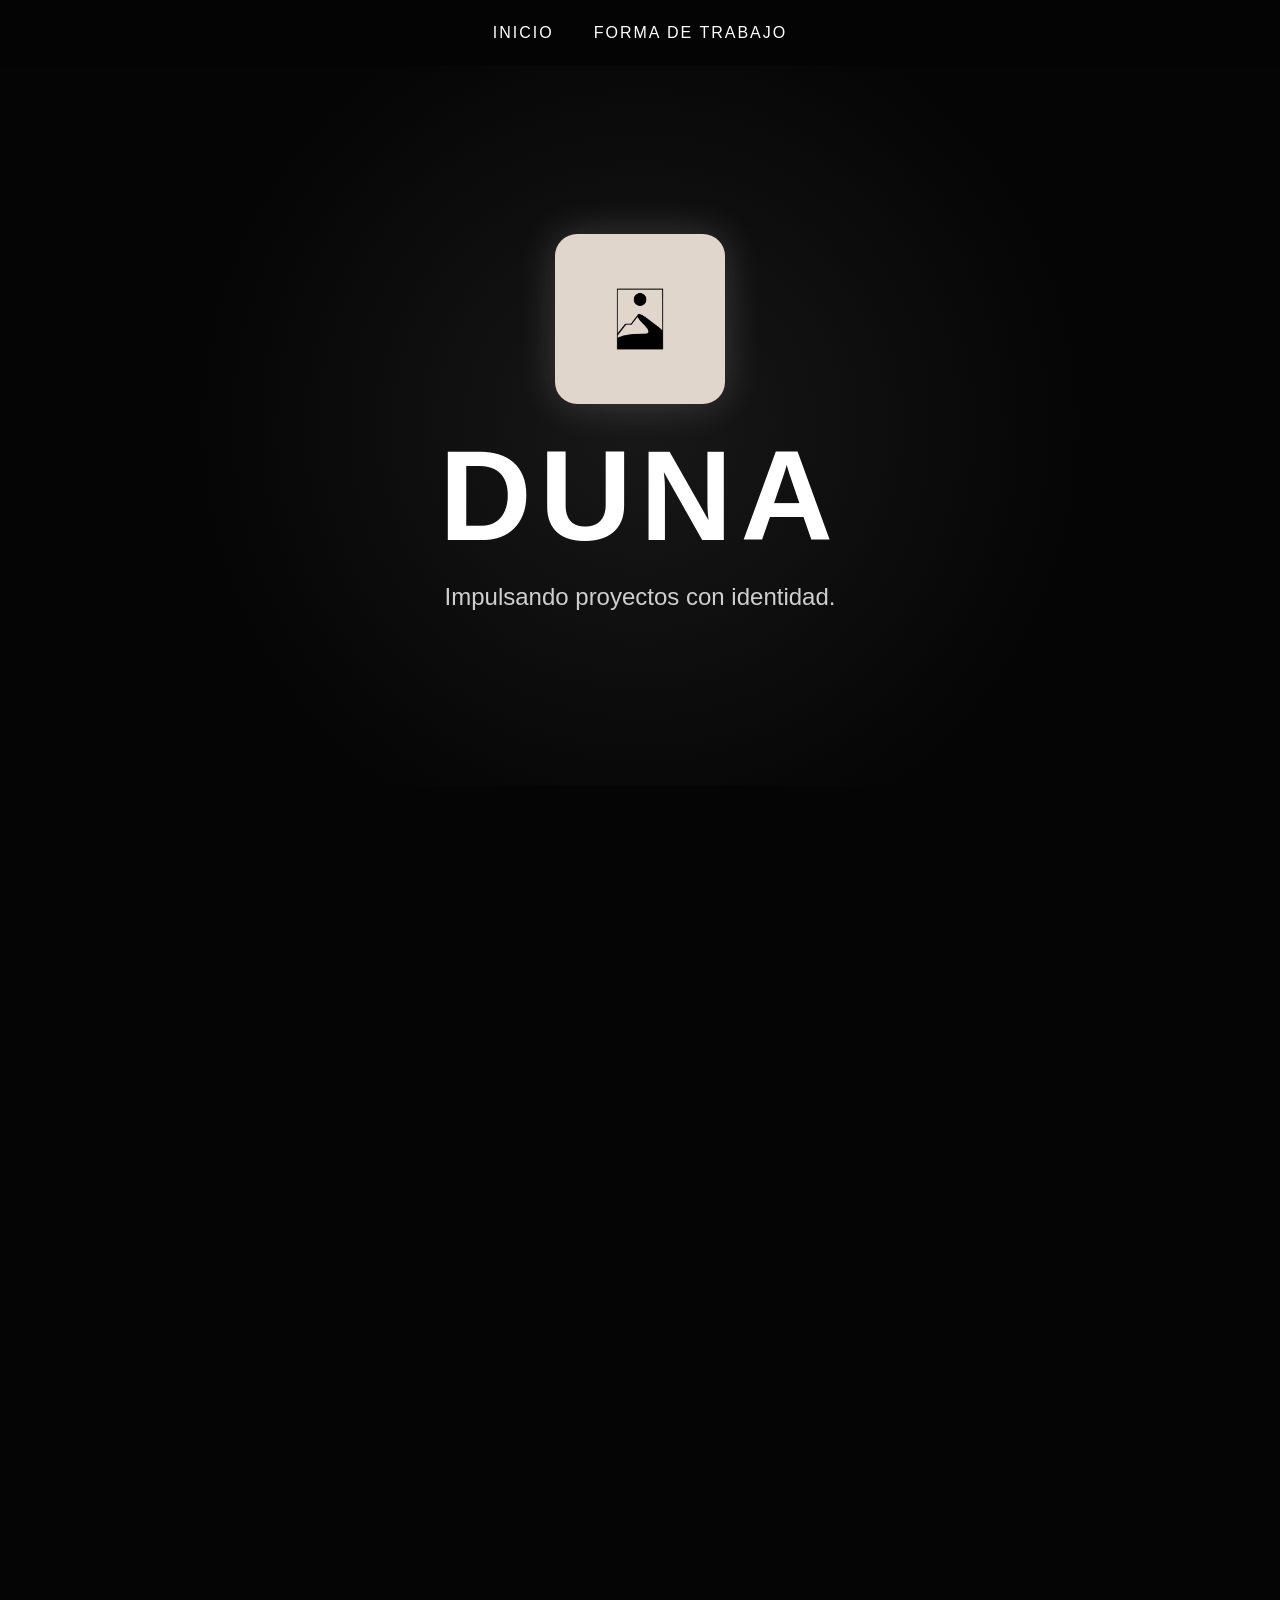
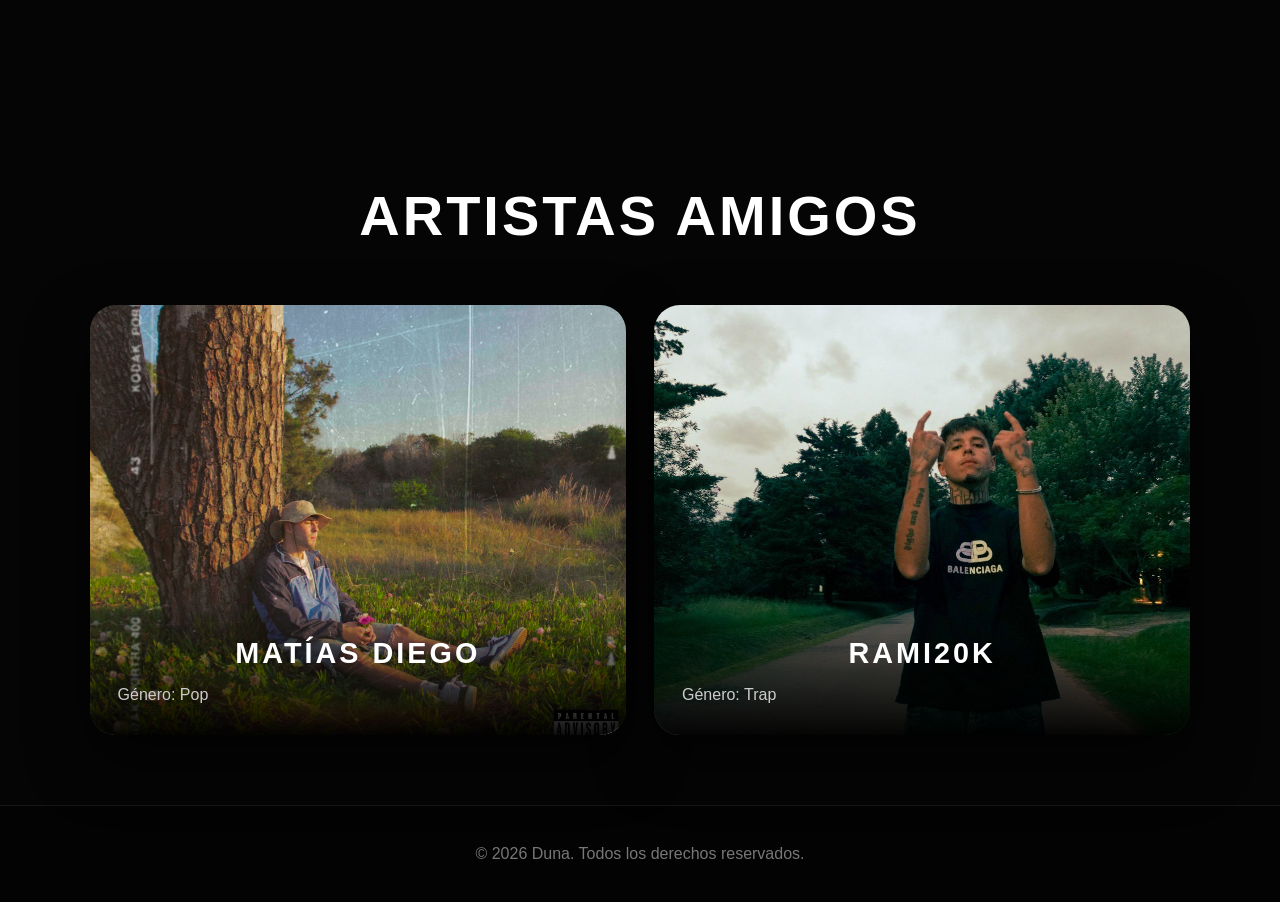
==== commit 1e0c1212: "frase" ====
--- a/index.html
+++ b/index.html
@@ -20,7 +20,7 @@
   <header class="header">
     <img src="imgs/fondo cremita Duna (Sin nombre).png" alt="Logo Duna" class="logo" />
     <h1 class="titulo-principal">Duna</h1>
-    <h2 class="frase">Haciendo posible lo que imaginamos.
+    <h2 class="frase">Impulsando proyectos con identidad.
     </h2>
   </header>
 
@@ -50,15 +50,6 @@
         <video autoplay muted loop playsinline>
             <source src="videos/4123.mp4" type="video/mp4">
         </video>
-        
-        
-
-        
-
-        <img src="" alt="Producción Duna">
-
-        
-
         
 
     </div>
